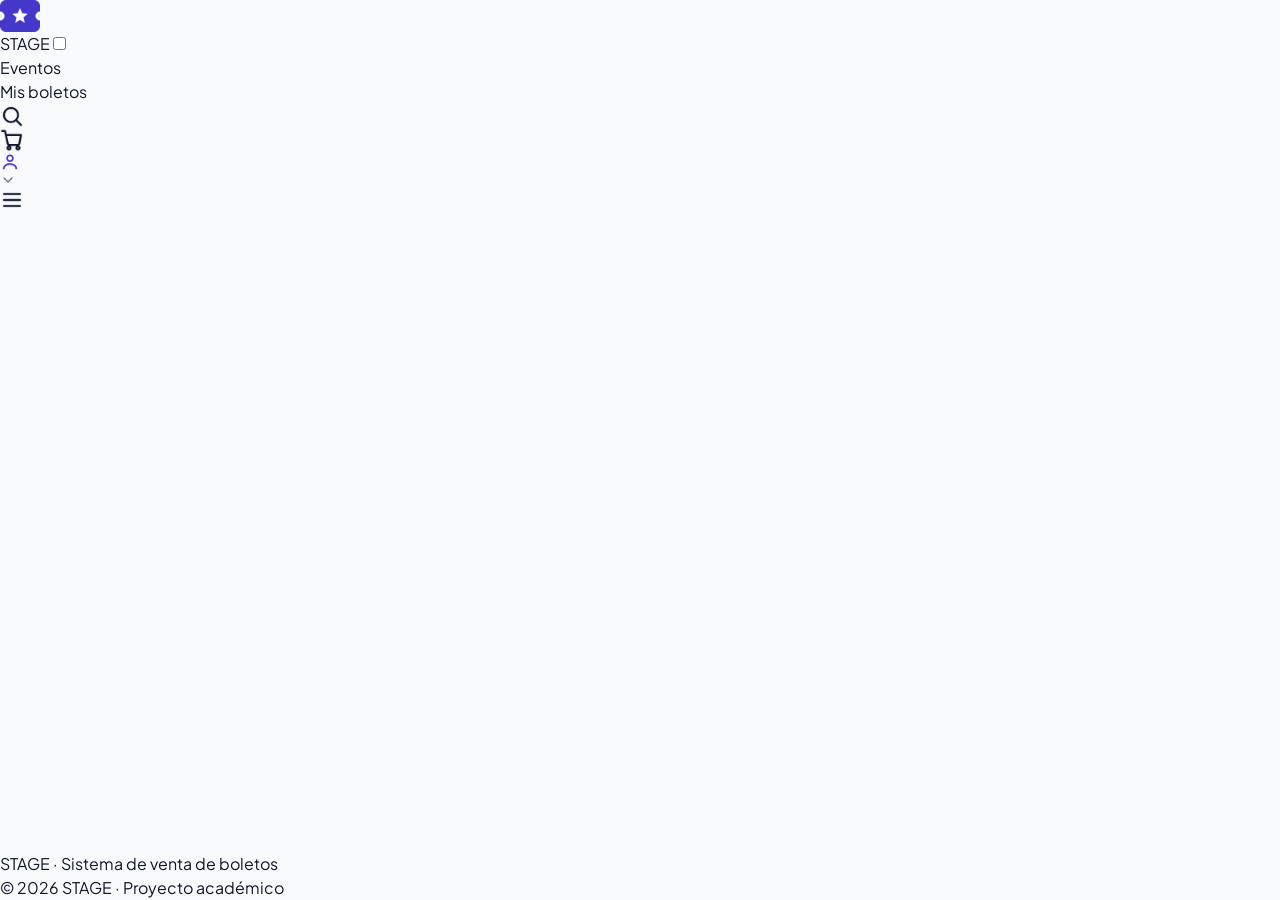
==== index.html @ 8bf7945a "feat(html): crea index.html con header, navegación y footer semánticos" ====
<!DOCTYPE html>
<html lang="es">
<head>
  <meta charset="UTF-8">
  <meta name="viewport" content="width=device-width, initial-scale=1.0">
  <title>Eventos · STAGE</title>
  <meta name="description" content="Descubre y compra boletos para conciertos, teatro y deportes con STAGE.">
  <link rel="icon" type="image/png" href="img/favicon.png">
  <link rel="preconnect" href="https://fonts.googleapis.com">
  <link rel="preconnect" href="https://fonts.gstatic.com" crossorigin>
  <link href="https://fonts.googleapis.com/css2?family=Plus+Jakarta+Sans:wght@400;500;600;700;800&amp;display=swap" rel="stylesheet">
  <link rel="stylesheet" href="css/style.css">
</head>
<body>
  <a class="skip-link" href="#contenido">Saltar al contenido</a>

  <header class="site-header">
    <div class="site-header__inner">
      <a class="logo" href="index.html" aria-label="STAGE, ir al inicio">
        <img class="logo__mark" src="img/logo.png" alt="Logotipo de STAGE" width="40" height="32">
        <span class="logo__name">STAGE</span>
      </a>

      <input class="menu-toggle" type="checkbox" id="menu-toggle" aria-label="Mostrar u ocultar el menú de navegación">
      <nav class="main-nav" aria-label="Navegación principal">
        <ul class="main-nav__list">
          <li><a class="main-nav__link is-current" href="index.html" aria-current="page">Eventos</a></li>
          <li><a class="main-nav__link" href="#">Mis boletos</a></li>
        </ul>
      </nav>

      <div class="header-actions">
        <a class="header-actions__item header-actions__item--desktop" href="index.html#buscar">
          <img src="img/icon-search-dark.png" alt="Buscar eventos" width="24" height="24">
        </a>
        <a class="header-actions__item" href="#">
          <img src="img/icon-cart.png" alt="Carrito de compras" width="24" height="24">
        </a>
        <a class="user-menu" href="#" aria-label="Mi perfil">
          <span class="user-menu__avatar">
            <img src="img/icon-user.png" alt="Perfil de usuario" width="20" height="20">
          </span>
          <img class="user-menu__arrow" src="img/icon-chevron-down.png" alt="" width="16" height="16">
        </a>
        <label class="menu-button" for="menu-toggle">
          <img src="img/icon-menu.png" alt="Menú" width="24" height="24">
        </label>
      </div>
    </div>
  </header>

  <main class="page" id="contenido">
  </main>

  <footer class="site-footer">
    <div class="site-footer__inner">
      <p class="site-footer__brand">STAGE · Sistema de venta de boletos</p>
      <p>© 2026 STAGE · Proyecto académico</p>
    </div>
  </footer>
</body>
</html>
---- css/style.css ----
/* variables */
:root {
  --indigo-50: #eef2ff;
  --indigo-500: #6366f1;
  --indigo-600: #4f46e5;
  --indigo-700: #4338ca;
  --indigo-800: #3730a3;
  --indigo-950: #1e1b4b;
  --rose-600: #e11d48;
  --gray-0: #ffffff;
  --gray-50: #f8fafc;
  --gray-200: #e2e8f0;
  --gray-300: #cbd5e1;
  --gray-500: #64748b;
  --gray-600: #475569;
  --gray-900: #0f172a;
  --green-100: #dcfce7;
  --green-700: #15803d;

  --bg-page: var(--gray-50);
  --bg-surface: var(--gray-0);
  --bg-brand: var(--indigo-700);
  --bg-brand-hover: var(--indigo-800);
  --bg-brand-subtle: var(--indigo-50);
  --bg-inverse: var(--indigo-950);
  --bg-success-subtle: var(--green-100);
  --text-primary: var(--gray-900);
  --text-secondary: var(--gray-600);
  --text-muted: var(--gray-500);
  --text-on-brand: var(--gray-0);
  --text-brand: var(--indigo-700);
  --text-success: var(--green-700);
  --border-default: var(--gray-200);
  --border-strong: var(--gray-300);
  --border-brand: var(--indigo-700);

  --space-1: 0.25rem;
  --space-2: 0.5rem;
  --space-3: 0.75rem;
  --space-4: 1rem;
  --space-6: 1.5rem;
  --space-8: 2rem;
  --space-10: 2.5rem;
  --space-12: 3rem;
  --space-16: 4rem;

  --radius-md: 0.75rem;
  --radius-lg: 1rem;
  --radius-full: 999px;
  --shadow-sm: 0 1px 2px rgb(15 23 42 / 0.06);
  --shadow-md: 0 6px 16px rgb(15 23 42 / 0.1);

  --font-sans: "Plus Jakarta Sans", system-ui, -apple-system, "Segoe UI", Roboto, sans-serif;

  --content-max: 75rem;
  --gutter: 1rem;
  --flow-gap: 1rem;
  --header-height: 4rem;
}

/* reset */
*,
  *::before,
  *::after {
  box-sizing: border-box;
}

* {
  margin: 0;
}

html {
  -webkit-text-size-adjust: 100%;
}

body {
  display: flex;
  flex-direction: column;
  min-height: 100vh;
  font-family: var(--font-sans);
  font-size: 1rem;
  line-height: 1.5;
  color: var(--text-primary);
  background-color: var(--bg-page);
}

img {
  display: block;
  max-width: 100%;
  height: auto;
}

:where(ul[class], ol[class]) {
  padding: 0;
  list-style: none;
}

a {
  color: inherit;
  text-decoration: none;
}

button,
  input {
  font: inherit;
  color: inherit;
}

button {
  cursor: pointer;
}

:focus-visible {
  outline: 2px solid var(--indigo-500);
  outline-offset: 2px;
}

/* utilidades */
.visually-hidden {
  position: absolute;
  width: 1px;
  height: 1px;
  margin: -1px;
  padding: 0;
  overflow: hidden;
  clip: rect(0 0 0 0);
  white-space: nowrap;
  border: 0;
}

.skip-link {
  position: absolute;
  top: var(--space-2);
  left: var(--space-2);
  z-index: 100;
  padding: var(--space-2) var(--space-4);
  color: var(--text-on-brand);
  background-color: var(--bg-brand);
  border-radius: var(--radius-md);
  transform: translateY(-200%);
}

.skip-link:focus {
  transform: translateY(0);
}

/* botones y etiquetas */
.btn {
  display: inline-flex;
  align-items: center;
  justify-content: center;
  gap: var(--space-2);
  min-height: 3rem;
  padding-inline: var(--space-6);
  font-weight: 600;
  border: 2px solid transparent;
  border-radius: var(--radius-md);
  transition: background-color 0.2s, color 0.2s;
}

.btn--primary {
  color: var(--text-on-brand);
  background-color: var(--bg-brand);
}

.btn--primary:hover {
  background-color: var(--bg-brand-hover);
}

.btn--outline {
  color: var(--text-brand);
  background-color: var(--bg-surface);
  border-color: var(--border-brand);
}

.btn--outline:hover {
  background-color: var(--bg-brand-subtle);
}

.badge {
  display: inline-flex;
  align-items: center;
  gap: var(--space-2);
  padding: var(--space-1) var(--space-3);
  font-size: 0.75rem;
  font-weight: 500;
  line-height: 1rem;
  border-radius: var(--radius-full);
}

.badge::before {
  content: "";
  width: 0.5rem;
  height: 0.5rem;
  background-color: currentcolor;
  border-radius: 50%;
}

.badge--success {
  color: var(--text-success);
  background-color: var(--bg-success-subtle);
}

.category {
  font-size: 0.75rem;
  font-weight: 700;
  color: var(--text-brand);
}

.meta {
  display: flex;
  align-items: center;
  gap: var(--space-2);
  font-size: 0.875rem;
  color: var(--text-secondary);
}

.meta img {
  flex: none;
  width: 1rem;
  height: 1rem;
}

.price {
  display: flex;
  flex-direction: column;
}

.price__label {
  font-size: 0.75rem;
  font-weight: 500;
  line-height: 1rem;
  color: var(--text-muted);
}

.price__amount {
  font-size: 1.125rem;
  font-weight: 600;
  line-height: 1.5;
}

/* grid de pagina */
.page {
  display: grid;
  flex: 1;
  grid-template-columns:
    [full-start] minmax(var(--gutter), 1fr)
    [content-start] minmax(0, var(--content-max))
    [content-end] minmax(var(--gutter), 1fr)
    [full-end];
  align-content: start;
}

.page > *,
  .listing > * {
  grid-column: content;
}
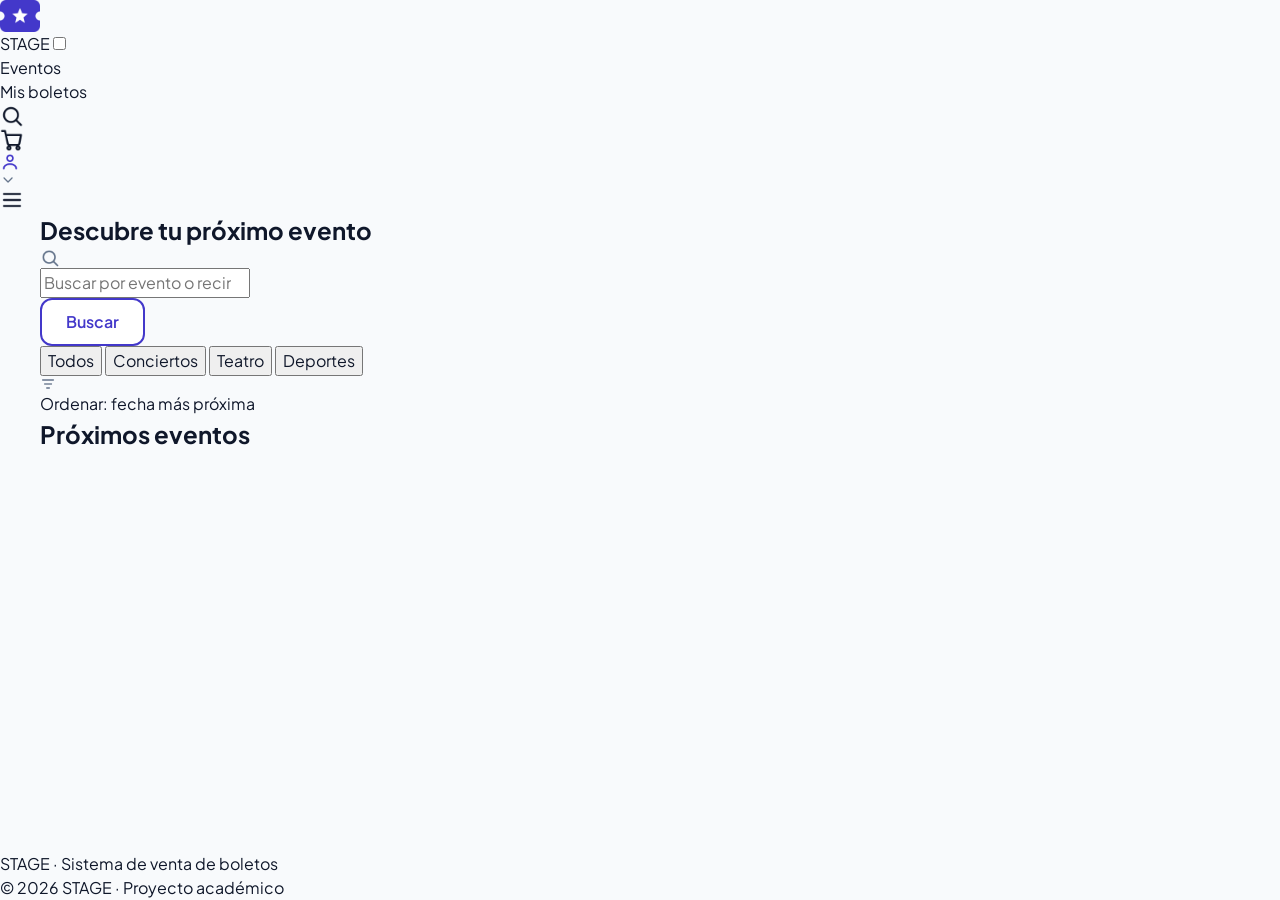
==== commit a38270fc: "feat(html): agrega hero con buscador y filtros por categoría" ====
--- a/index.html
+++ b/index.html
@@ -50,6 +50,36 @@
   </header>
 
   <main class="page" id="contenido">
+    <section class="hero" aria-labelledby="hero-title">
+      <div class="hero__content">
+        <h1 class="hero__title" id="hero-title">Descubre tu próximo evento</h1>
+        <form class="search" id="buscar" role="search" action="#" method="get">
+          <label class="visually-hidden" for="buscar-evento">Buscar por evento o recinto</label>
+          <div class="search__field">
+            <img src="img/icon-search.png" alt="Lupa de búsqueda" width="20" height="20">
+            <input class="search__input" id="buscar-evento" name="q" type="search" placeholder="Buscar por evento o recinto">
+          </div>
+          <button class="btn btn--outline search__submit" type="submit">Buscar</button>
+        </form>
+      </div>
+    </section>
+
+    <section class="listing" aria-labelledby="listado-titulo">
+      <div class="filters">
+        <div class="chips" role="group" aria-label="Filtrar por categoría">
+          <button class="chip is-active" type="button" aria-pressed="true">Todos</button>
+          <button class="chip" type="button" aria-pressed="false">Conciertos</button>
+          <button class="chip" type="button" aria-pressed="false">Teatro</button>
+          <button class="chip" type="button" aria-pressed="false">Deportes</button>
+        </div>
+        <p class="filters__sort">
+          <img src="img/icon-filter.png" alt="Ícono de filtros" width="16" height="16">
+          Ordenar: fecha más próxima
+        </p>
+      </div>
+
+      <h2 class="listing__title" id="listado-titulo">Próximos eventos</h2>
+    </section>
   </main>
 
   <footer class="site-footer">
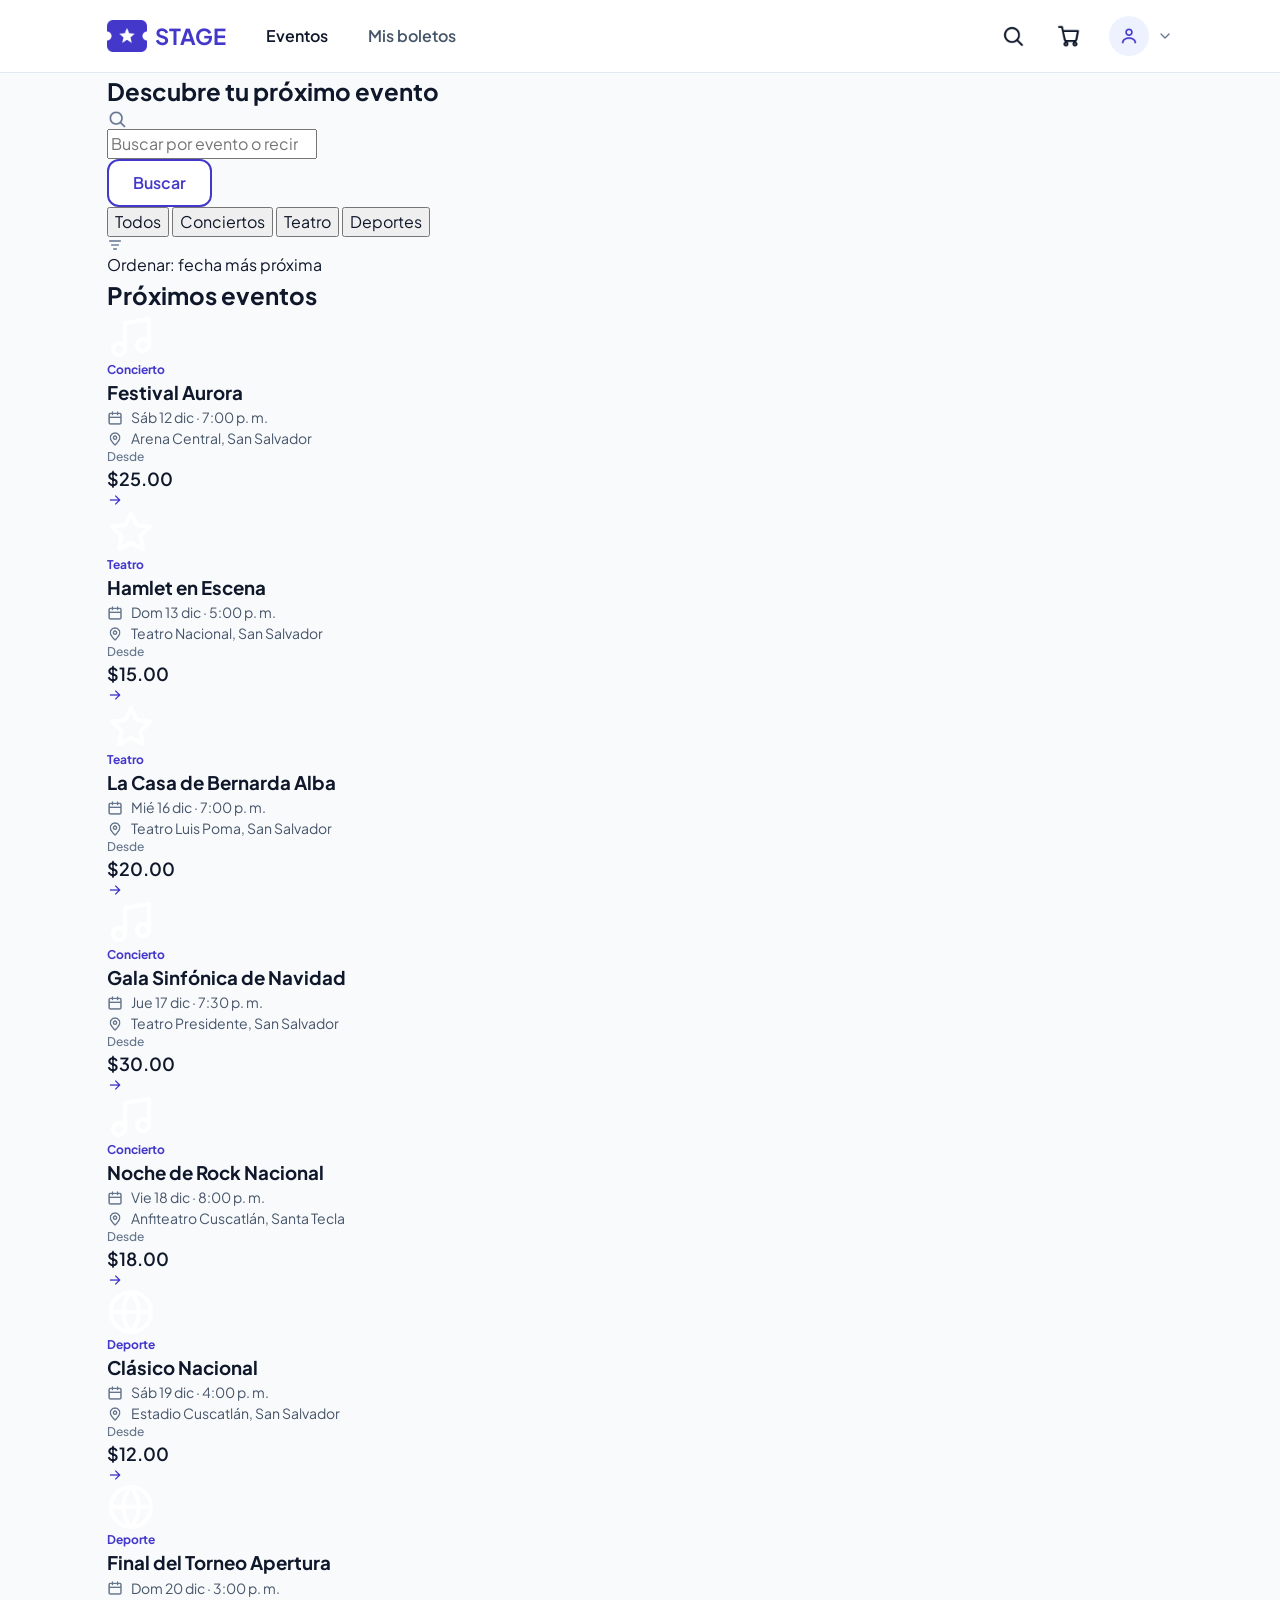
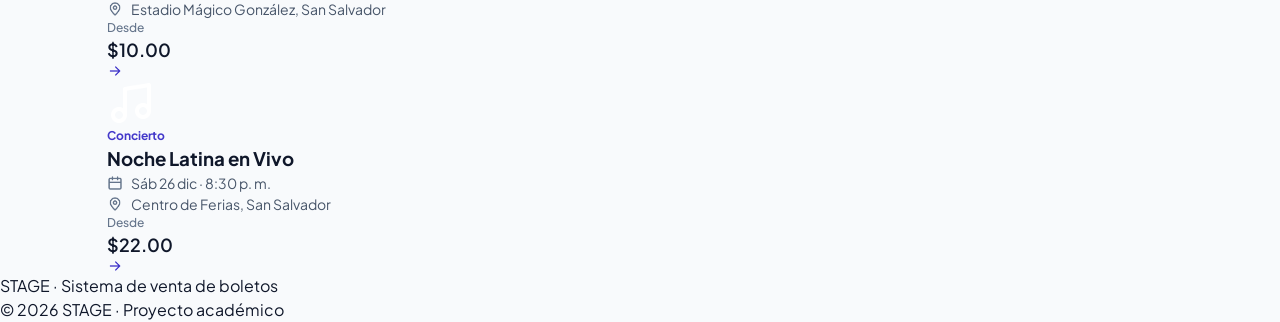
==== commit 4568edc5: "feat(html): agrega listado de ocho eventos con tarjetas semánticas" ====
--- a/index.html
+++ b/index.html
@@ -79,6 +79,233 @@
       </div>
 
       <h2 class="listing__title" id="listado-titulo">Próximos eventos</h2>
+
+      <ul class="event-grid">
+        <li>
+          <article class="event-card">
+            <div class="event-card__cover cover">
+              <img src="img/icon-music.png" alt="Ícono de concierto" width="48" height="48">
+            </div>
+            <div class="event-card__body">
+              <p class="category">Concierto</p>
+              <h3 class="event-card__title"><a class="event-card__link" href="pages/detalle-evento.html">Festival Aurora</a></h3>
+              <p class="meta">
+                <img src="img/icon-calendar.png" alt="Fecha" width="16" height="16">
+                <time datetime="2026-12-12T19:00">Sáb 12 dic · 7:00 p. m.</time>
+              </p>
+              <p class="meta">
+                <img src="img/icon-pin.png" alt="Lugar" width="16" height="16">
+                Arena Central, San Salvador
+              </p>
+              <div class="event-card__footer">
+                <p class="price">
+                  <span class="price__label">Desde</span>
+                  <span class="price__amount">$25.00</span>
+                </p>
+                <span class="event-card__go">
+                  <img src="img/icon-arrow-right.png" alt="Ver detalle del evento" width="16" height="16">
+                </span>
+              </div>
+            </div>
+          </article>
+        </li>
+        <li>
+          <article class="event-card">
+            <div class="event-card__cover cover cover--theater">
+              <img src="img/icon-star.png" alt="Ícono de teatro" width="48" height="48">
+            </div>
+            <div class="event-card__body">
+              <p class="category">Teatro</p>
+              <h3 class="event-card__title"><a class="event-card__link" href="pages/detalle-evento.html">Hamlet en Escena</a></h3>
+              <p class="meta">
+                <img src="img/icon-calendar.png" alt="Fecha" width="16" height="16">
+                <time datetime="2026-12-13T17:00">Dom 13 dic · 5:00 p. m.</time>
+              </p>
+              <p class="meta">
+                <img src="img/icon-pin.png" alt="Lugar" width="16" height="16">
+                Teatro Nacional, San Salvador
+              </p>
+              <div class="event-card__footer">
+                <p class="price">
+                  <span class="price__label">Desde</span>
+                  <span class="price__amount">$15.00</span>
+                </p>
+                <span class="event-card__go">
+                  <img src="img/icon-arrow-right.png" alt="Ver detalle del evento" width="16" height="16">
+                </span>
+              </div>
+            </div>
+          </article>
+        </li>
+        <li>
+          <article class="event-card">
+            <div class="event-card__cover cover cover--theater">
+              <img src="img/icon-star.png" alt="Ícono de teatro" width="48" height="48">
+            </div>
+            <div class="event-card__body">
+              <p class="category">Teatro</p>
+              <h3 class="event-card__title"><a class="event-card__link" href="pages/detalle-evento.html">La Casa de Bernarda Alba</a></h3>
+              <p class="meta">
+                <img src="img/icon-calendar.png" alt="Fecha" width="16" height="16">
+                <time datetime="2026-12-16T19:00">Mié 16 dic · 7:00 p. m.</time>
+              </p>
+              <p class="meta">
+                <img src="img/icon-pin.png" alt="Lugar" width="16" height="16">
+                Teatro Luis Poma, San Salvador
+              </p>
+              <div class="event-card__footer">
+                <p class="price">
+                  <span class="price__label">Desde</span>
+                  <span class="price__amount">$20.00</span>
+                </p>
+                <span class="event-card__go">
+                  <img src="img/icon-arrow-right.png" alt="Ver detalle del evento" width="16" height="16">
+                </span>
+              </div>
+            </div>
+          </article>
+        </li>
+        <li>
+          <article class="event-card">
+            <div class="event-card__cover cover">
+              <img src="img/icon-music.png" alt="Ícono de concierto" width="48" height="48">
+            </div>
+            <div class="event-card__body">
+              <p class="category">Concierto</p>
+              <h3 class="event-card__title"><a class="event-card__link" href="pages/detalle-evento.html">Gala Sinfónica de Navidad</a></h3>
+              <p class="meta">
+                <img src="img/icon-calendar.png" alt="Fecha" width="16" height="16">
+                <time datetime="2026-12-17T19:30">Jue 17 dic · 7:30 p. m.</time>
+              </p>
+              <p class="meta">
+                <img src="img/icon-pin.png" alt="Lugar" width="16" height="16">
+                Teatro Presidente, San Salvador
+              </p>
+              <div class="event-card__footer">
+                <p class="price">
+                  <span class="price__label">Desde</span>
+                  <span class="price__amount">$30.00</span>
+                </p>
+                <span class="event-card__go">
+                  <img src="img/icon-arrow-right.png" alt="Ver detalle del evento" width="16" height="16">
+                </span>
+              </div>
+            </div>
+          </article>
+        </li>
+        <li>
+          <article class="event-card">
+            <div class="event-card__cover cover">
+              <img src="img/icon-music.png" alt="Ícono de concierto" width="48" height="48">
+            </div>
+            <div class="event-card__body">
+              <p class="category">Concierto</p>
+              <h3 class="event-card__title"><a class="event-card__link" href="pages/detalle-evento.html">Noche de Rock Nacional</a></h3>
+              <p class="meta">
+                <img src="img/icon-calendar.png" alt="Fecha" width="16" height="16">
+                <time datetime="2026-12-18T20:00">Vie 18 dic · 8:00 p. m.</time>
+              </p>
+              <p class="meta">
+                <img src="img/icon-pin.png" alt="Lugar" width="16" height="16">
+                Anfiteatro Cuscatlán, Santa Tecla
+              </p>
+              <div class="event-card__footer">
+                <p class="price">
+                  <span class="price__label">Desde</span>
+                  <span class="price__amount">$18.00</span>
+                </p>
+                <span class="event-card__go">
+                  <img src="img/icon-arrow-right.png" alt="Ver detalle del evento" width="16" height="16">
+                </span>
+              </div>
+            </div>
+          </article>
+        </li>
+        <li>
+          <article class="event-card">
+            <div class="event-card__cover cover cover--sport">
+              <img src="img/icon-ball.png" alt="Ícono de deporte" width="48" height="48">
+            </div>
+            <div class="event-card__body">
+              <p class="category">Deporte</p>
+              <h3 class="event-card__title"><a class="event-card__link" href="pages/detalle-evento.html">Clásico Nacional</a></h3>
+              <p class="meta">
+                <img src="img/icon-calendar.png" alt="Fecha" width="16" height="16">
+                <time datetime="2026-12-19T16:00">Sáb 19 dic · 4:00 p. m.</time>
+              </p>
+              <p class="meta">
+                <img src="img/icon-pin.png" alt="Lugar" width="16" height="16">
+                Estadio Cuscatlán, San Salvador
+              </p>
+              <div class="event-card__footer">
+                <p class="price">
+                  <span class="price__label">Desde</span>
+                  <span class="price__amount">$12.00</span>
+                </p>
+                <span class="event-card__go">
+                  <img src="img/icon-arrow-right.png" alt="Ver detalle del evento" width="16" height="16">
+                </span>
+              </div>
+            </div>
+          </article>
+        </li>
+        <li>
+          <article class="event-card">
+            <div class="event-card__cover cover cover--sport">
+              <img src="img/icon-ball.png" alt="Ícono de deporte" width="48" height="48">
+            </div>
+            <div class="event-card__body">
+              <p class="category">Deporte</p>
+              <h3 class="event-card__title"><a class="event-card__link" href="pages/detalle-evento.html">Final del Torneo Apertura</a></h3>
+              <p class="meta">
+                <img src="img/icon-calendar.png" alt="Fecha" width="16" height="16">
+                <time datetime="2026-12-20T15:00">Dom 20 dic · 3:00 p. m.</time>
+              </p>
+              <p class="meta">
+                <img src="img/icon-pin.png" alt="Lugar" width="16" height="16">
+                Estadio Mágico González, San Salvador
+              </p>
+              <div class="event-card__footer">
+                <p class="price">
+                  <span class="price__label">Desde</span>
+                  <span class="price__amount">$10.00</span>
+                </p>
+                <span class="event-card__go">
+                  <img src="img/icon-arrow-right.png" alt="Ver detalle del evento" width="16" height="16">
+                </span>
+              </div>
+            </div>
+          </article>
+        </li>
+        <li>
+          <article class="event-card">
+            <div class="event-card__cover cover">
+              <img src="img/icon-music.png" alt="Ícono de concierto" width="48" height="48">
+            </div>
+            <div class="event-card__body">
+              <p class="category">Concierto</p>
+              <h3 class="event-card__title"><a class="event-card__link" href="pages/detalle-evento.html">Noche Latina en Vivo</a></h3>
+              <p class="meta">
+                <img src="img/icon-calendar.png" alt="Fecha" width="16" height="16">
+                <time datetime="2026-12-26T20:30">Sáb 26 dic · 8:30 p. m.</time>
+              </p>
+              <p class="meta">
+                <img src="img/icon-pin.png" alt="Lugar" width="16" height="16">
+                Centro de Ferias, San Salvador
+              </p>
+              <div class="event-card__footer">
+                <p class="price">
+                  <span class="price__label">Desde</span>
+                  <span class="price__amount">$22.00</span>
+                </p>
+                <span class="event-card__go">
+                  <img src="img/icon-arrow-right.png" alt="Ver detalle del evento" width="16" height="16">
+                </span>
+              </div>
+            </div>
+          </article>
+        </li>
+      </ul>
     </section>
   </main>
 
--- a/css/style.css
+++ b/css/style.css
@@ -256,3 +256,187 @@
   grid-column: content;
 }
 
+/* header y menu */
+.site-header {
+  position: sticky;
+  top: 0;
+  z-index: 20;
+  background-color: var(--bg-surface);
+  border-bottom: 1px solid var(--border-default);
+}
+
+.site-header__inner {
+  display: flex;
+  align-items: center;
+  justify-content: space-between;
+  gap: var(--space-10);
+  width: min(100% - 2 * var(--gutter), var(--content-max));
+  min-height: var(--header-height);
+  margin-inline: auto;
+}
+
+.logo {
+  display: flex;
+  align-items: center;
+  gap: var(--space-2);
+}
+
+.logo__mark {
+  width: 2.5rem;
+  height: 2rem;
+}
+
+.logo__name {
+  font-size: 1.375rem;
+  font-weight: 700;
+  color: var(--text-brand);
+}
+
+/* menu hamburgesa sin js */
+.menu-toggle {
+  position: absolute;
+  opacity: 0;
+  pointer-events: none;
+}
+
+.main-nav {
+  display: none;
+  position: absolute;
+  top: 100%;
+  right: 0;
+  left: 0;
+  background-color: var(--bg-surface);
+  border-bottom: 1px solid var(--border-default);
+  box-shadow: var(--shadow-md);
+}
+
+.menu-toggle:checked ~ .main-nav {
+  display: block;
+}
+
+.main-nav__list {
+  display: flex;
+  flex-direction: column;
+}
+
+.main-nav__link {
+  display: block;
+  padding: var(--space-4) var(--gutter);
+  font-weight: 600;
+  color: var(--text-secondary);
+}
+
+.main-nav__link:hover,
+  .main-nav__link.is-current {
+  color: var(--text-primary);
+}
+
+.header-actions {
+  display: flex;
+  align-items: center;
+  gap: var(--space-4);
+}
+
+.header-actions__item {
+  display: flex;
+  padding: var(--space-1);
+}
+
+.header-actions__item img,
+  .menu-button img {
+  width: 1.5rem;
+  height: 1.5rem;
+}
+
+.menu-button {
+  display: flex;
+  padding: var(--space-1);
+  border-radius: var(--radius-md);
+  cursor: pointer;
+}
+
+.menu-toggle:focus-visible ~ .header-actions .menu-button {
+  outline: 2px solid var(--indigo-500);
+  outline-offset: 2px;
+}
+
+.header-actions__item--desktop,
+  .user-menu {
+  display: none;
+}
+
+.user-menu {
+  align-items: center;
+  gap: var(--space-2);
+}
+
+.user-menu__avatar {
+  display: grid;
+  place-items: center;
+  width: 2.5rem;
+  height: 2.5rem;
+  background-color: var(--bg-brand-subtle);
+  border-radius: 50%;
+}
+
+.user-menu__avatar img {
+  width: 1.25rem;
+  height: 1.25rem;
+}
+
+.user-menu__arrow {
+  width: 1rem;
+  height: 1rem;
+}
+
+/* desktop */
+@media (min-width: 1024px) {
+  :root {
+    --gutter: clamp(1.5rem, 8.33vw, 7.5rem);
+    --header-height: 4.5rem;
+  }
+
+  /* header en linea */
+  .site-header__inner {
+    justify-content: flex-start;
+  }
+
+  .main-nav {
+    display: block;
+    position: static;
+    margin-right: auto;
+    background: none;
+    border: 0;
+    box-shadow: none;
+  }
+
+  .main-nav__list {
+    flex-direction: row;
+    gap: var(--space-10);
+  }
+
+  .main-nav__link {
+    padding: 0;
+  }
+
+  .header-actions {
+    gap: var(--space-6);
+  }
+
+  .header-actions__item--desktop {
+    display: flex;
+  }
+
+  .user-menu {
+    display: flex;
+  }
+
+  .menu-button {
+    display: none;
+  }
+
+  .main-nav__item--mobile {
+    display: none;
+  }
+}
+
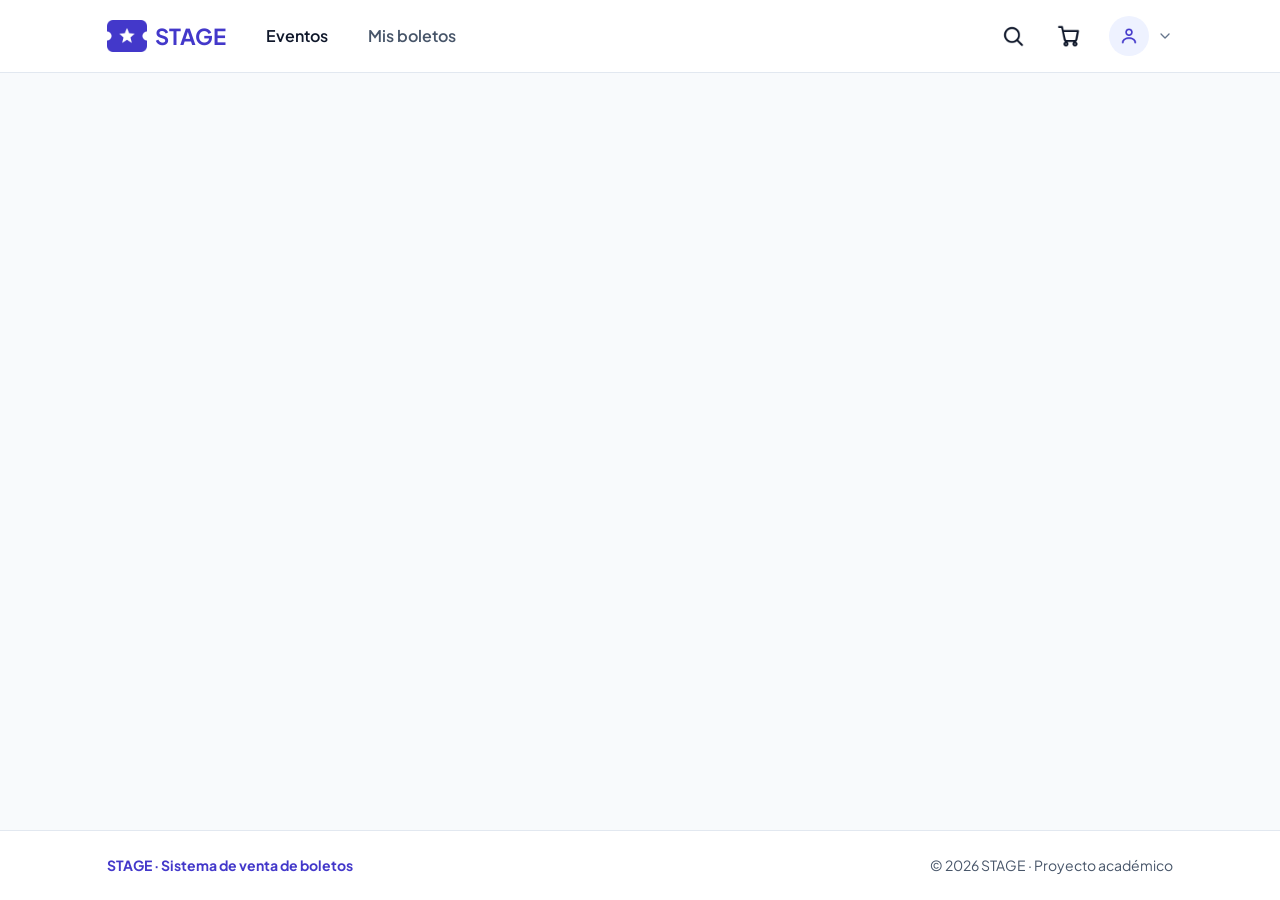
==== commit 89eb9d6c: "merge: integra feat/header-footer en develop" ====
--- a/index.html
+++ b/index.html
@@ -50,263 +50,6 @@
   </header>
 
   <main class="page" id="contenido">
-    <section class="hero" aria-labelledby="hero-title">
-      <div class="hero__content">
-        <h1 class="hero__title" id="hero-title">Descubre tu próximo evento</h1>
-        <form class="search" id="buscar" role="search" action="#" method="get">
-          <label class="visually-hidden" for="buscar-evento">Buscar por evento o recinto</label>
-          <div class="search__field">
-            <img src="img/icon-search.png" alt="Lupa de búsqueda" width="20" height="20">
-            <input class="search__input" id="buscar-evento" name="q" type="search" placeholder="Buscar por evento o recinto">
-          </div>
-          <button class="btn btn--outline search__submit" type="submit">Buscar</button>
-        </form>
-      </div>
-    </section>
-
-    <section class="listing" aria-labelledby="listado-titulo">
-      <div class="filters">
-        <div class="chips" role="group" aria-label="Filtrar por categoría">
-          <button class="chip is-active" type="button" aria-pressed="true">Todos</button>
-          <button class="chip" type="button" aria-pressed="false">Conciertos</button>
-          <button class="chip" type="button" aria-pressed="false">Teatro</button>
-          <button class="chip" type="button" aria-pressed="false">Deportes</button>
-        </div>
-        <p class="filters__sort">
-          <img src="img/icon-filter.png" alt="Ícono de filtros" width="16" height="16">
-          Ordenar: fecha más próxima
-        </p>
-      </div>
-
-      <h2 class="listing__title" id="listado-titulo">Próximos eventos</h2>
-
-      <ul class="event-grid">
-        <li>
-          <article class="event-card">
-            <div class="event-card__cover cover">
-              <img src="img/icon-music.png" alt="Ícono de concierto" width="48" height="48">
-            </div>
-            <div class="event-card__body">
-              <p class="category">Concierto</p>
-              <h3 class="event-card__title"><a class="event-card__link" href="pages/detalle-evento.html">Festival Aurora</a></h3>
-              <p class="meta">
-                <img src="img/icon-calendar.png" alt="Fecha" width="16" height="16">
-                <time datetime="2026-12-12T19:00">Sáb 12 dic · 7:00 p. m.</time>
-              </p>
-              <p class="meta">
-                <img src="img/icon-pin.png" alt="Lugar" width="16" height="16">
-                Arena Central, San Salvador
-              </p>
-              <div class="event-card__footer">
-                <p class="price">
-                  <span class="price__label">Desde</span>
-                  <span class="price__amount">$25.00</span>
-                </p>
-                <span class="event-card__go">
-                  <img src="img/icon-arrow-right.png" alt="Ver detalle del evento" width="16" height="16">
-                </span>
-              </div>
-            </div>
-          </article>
-        </li>
-        <li>
-          <article class="event-card">
-            <div class="event-card__cover cover cover--theater">
-              <img src="img/icon-star.png" alt="Ícono de teatro" width="48" height="48">
-            </div>
-            <div class="event-card__body">
-              <p class="category">Teatro</p>
-              <h3 class="event-card__title"><a class="event-card__link" href="pages/detalle-evento.html">Hamlet en Escena</a></h3>
-              <p class="meta">
-                <img src="img/icon-calendar.png" alt="Fecha" width="16" height="16">
-                <time datetime="2026-12-13T17:00">Dom 13 dic · 5:00 p. m.</time>
-              </p>
-              <p class="meta">
-                <img src="img/icon-pin.png" alt="Lugar" width="16" height="16">
-                Teatro Nacional, San Salvador
-              </p>
-              <div class="event-card__footer">
-                <p class="price">
-                  <span class="price__label">Desde</span>
-                  <span class="price__amount">$15.00</span>
-                </p>
-                <span class="event-card__go">
-                  <img src="img/icon-arrow-right.png" alt="Ver detalle del evento" width="16" height="16">
-                </span>
-              </div>
-            </div>
-          </article>
-        </li>
-        <li>
-          <article class="event-card">
-            <div class="event-card__cover cover cover--theater">
-              <img src="img/icon-star.png" alt="Ícono de teatro" width="48" height="48">
-            </div>
-            <div class="event-card__body">
-              <p class="category">Teatro</p>
-              <h3 class="event-card__title"><a class="event-card__link" href="pages/detalle-evento.html">La Casa de Bernarda Alba</a></h3>
-              <p class="meta">
-                <img src="img/icon-calendar.png" alt="Fecha" width="16" height="16">
-                <time datetime="2026-12-16T19:00">Mié 16 dic · 7:00 p. m.</time>
-              </p>
-              <p class="meta">
-                <img src="img/icon-pin.png" alt="Lugar" width="16" height="16">
-                Teatro Luis Poma, San Salvador
-              </p>
-              <div class="event-card__footer">
-                <p class="price">
-                  <span class="price__label">Desde</span>
-                  <span class="price__amount">$20.00</span>
-                </p>
-                <span class="event-card__go">
-                  <img src="img/icon-arrow-right.png" alt="Ver detalle del evento" width="16" height="16">
-                </span>
-              </div>
-            </div>
-          </article>
-        </li>
-        <li>
-          <article class="event-card">
-            <div class="event-card__cover cover">
-              <img src="img/icon-music.png" alt="Ícono de concierto" width="48" height="48">
-            </div>
-            <div class="event-card__body">
-              <p class="category">Concierto</p>
-              <h3 class="event-card__title"><a class="event-card__link" href="pages/detalle-evento.html">Gala Sinfónica de Navidad</a></h3>
-              <p class="meta">
-                <img src="img/icon-calendar.png" alt="Fecha" width="16" height="16">
-                <time datetime="2026-12-17T19:30">Jue 17 dic · 7:30 p. m.</time>
-              </p>
-              <p class="meta">
-                <img src="img/icon-pin.png" alt="Lugar" width="16" height="16">
-                Teatro Presidente, San Salvador
-              </p>
-              <div class="event-card__footer">
-                <p class="price">
-                  <span class="price__label">Desde</span>
-                  <span class="price__amount">$30.00</span>
-                </p>
-                <span class="event-card__go">
-                  <img src="img/icon-arrow-right.png" alt="Ver detalle del evento" width="16" height="16">
-                </span>
-              </div>
-            </div>
-          </article>
-        </li>
-        <li>
-          <article class="event-card">
-            <div class="event-card__cover cover">
-              <img src="img/icon-music.png" alt="Ícono de concierto" width="48" height="48">
-            </div>
-            <div class="event-card__body">
-              <p class="category">Concierto</p>
-              <h3 class="event-card__title"><a class="event-card__link" href="pages/detalle-evento.html">Noche de Rock Nacional</a></h3>
-              <p class="meta">
-                <img src="img/icon-calendar.png" alt="Fecha" width="16" height="16">
-                <time datetime="2026-12-18T20:00">Vie 18 dic · 8:00 p. m.</time>
-              </p>
-              <p class="meta">
-                <img src="img/icon-pin.png" alt="Lugar" width="16" height="16">
-                Anfiteatro Cuscatlán, Santa Tecla
-              </p>
-              <div class="event-card__footer">
-                <p class="price">
-                  <span class="price__label">Desde</span>
-                  <span class="price__amount">$18.00</span>
-                </p>
-                <span class="event-card__go">
-                  <img src="img/icon-arrow-right.png" alt="Ver detalle del evento" width="16" height="16">
-                </span>
-              </div>
-            </div>
-          </article>
-        </li>
-        <li>
-          <article class="event-card">
-            <div class="event-card__cover cover cover--sport">
-              <img src="img/icon-ball.png" alt="Ícono de deporte" width="48" height="48">
-            </div>
-            <div class="event-card__body">
-              <p class="category">Deporte</p>
-              <h3 class="event-card__title"><a class="event-card__link" href="pages/detalle-evento.html">Clásico Nacional</a></h3>
-              <p class="meta">
-                <img src="img/icon-calendar.png" alt="Fecha" width="16" height="16">
-                <time datetime="2026-12-19T16:00">Sáb 19 dic · 4:00 p. m.</time>
-              </p>
-              <p class="meta">
-                <img src="img/icon-pin.png" alt="Lugar" width="16" height="16">
-                Estadio Cuscatlán, San Salvador
-              </p>
-              <div class="event-card__footer">
-                <p class="price">
-                  <span class="price__label">Desde</span>
-                  <span class="price__amount">$12.00</span>
-                </p>
-                <span class="event-card__go">
-                  <img src="img/icon-arrow-right.png" alt="Ver detalle del evento" width="16" height="16">
-                </span>
-              </div>
-            </div>
-          </article>
-        </li>
-        <li>
-          <article class="event-card">
-            <div class="event-card__cover cover cover--sport">
-              <img src="img/icon-ball.png" alt="Ícono de deporte" width="48" height="48">
-            </div>
-            <div class="event-card__body">
-              <p class="category">Deporte</p>
-              <h3 class="event-card__title"><a class="event-card__link" href="pages/detalle-evento.html">Final del Torneo Apertura</a></h3>
-              <p class="meta">
-                <img src="img/icon-calendar.png" alt="Fecha" width="16" height="16">
-                <time datetime="2026-12-20T15:00">Dom 20 dic · 3:00 p. m.</time>
-              </p>
-              <p class="meta">
-                <img src="img/icon-pin.png" alt="Lugar" width="16" height="16">
-                Estadio Mágico González, San Salvador
-              </p>
-              <div class="event-card__footer">
-                <p class="price">
-                  <span class="price__label">Desde</span>
-                  <span class="price__amount">$10.00</span>
-                </p>
-                <span class="event-card__go">
-                  <img src="img/icon-arrow-right.png" alt="Ver detalle del evento" width="16" height="16">
-                </span>
-              </div>
-            </div>
-          </article>
-        </li>
-        <li>
-          <article class="event-card">
-            <div class="event-card__cover cover">
-              <img src="img/icon-music.png" alt="Ícono de concierto" width="48" height="48">
-            </div>
-            <div class="event-card__body">
-              <p class="category">Concierto</p>
-              <h3 class="event-card__title"><a class="event-card__link" href="pages/detalle-evento.html">Noche Latina en Vivo</a></h3>
-              <p class="meta">
-                <img src="img/icon-calendar.png" alt="Fecha" width="16" height="16">
-                <time datetime="2026-12-26T20:30">Sáb 26 dic · 8:30 p. m.</time>
-              </p>
-              <p class="meta">
-                <img src="img/icon-pin.png" alt="Lugar" width="16" height="16">
-                Centro de Ferias, San Salvador
-              </p>
-              <div class="event-card__footer">
-                <p class="price">
-                  <span class="price__label">Desde</span>
-                  <span class="price__amount">$22.00</span>
-                </p>
-                <span class="event-card__go">
-                  <img src="img/icon-arrow-right.png" alt="Ver detalle del evento" width="16" height="16">
-                </span>
-              </div>
-            </div>
-          </article>
-        </li>
-      </ul>
-    </section>
   </main>
 
   <footer class="site-footer">
--- a/css/style.css
+++ b/css/style.css
@@ -389,6 +389,29 @@
   height: 1rem;
 }
 
+/* footer */
+.site-footer {
+  margin-top: auto;
+  color: var(--text-secondary);
+  background-color: var(--bg-surface);
+  border-top: 1px solid var(--border-default);
+}
+
+.site-footer__inner {
+  display: flex;
+  flex-direction: column;
+  gap: var(--space-4);
+  width: min(100% - 2 * var(--gutter), var(--content-max));
+  padding-block: var(--space-6);
+  margin-inline: auto;
+  font-size: 0.875rem;
+}
+
+.site-footer__brand {
+  font-weight: 700;
+  color: var(--text-brand);
+}
+
 /* desktop */
 @media (min-width: 1024px) {
   :root {
@@ -438,5 +461,12 @@
   .main-nav__item--mobile {
     display: none;
   }
-}
-
+
+  /* footer en fila */
+  .site-footer__inner {
+    flex-direction: row;
+    align-items: center;
+    justify-content: space-between;
+  }
+}
+
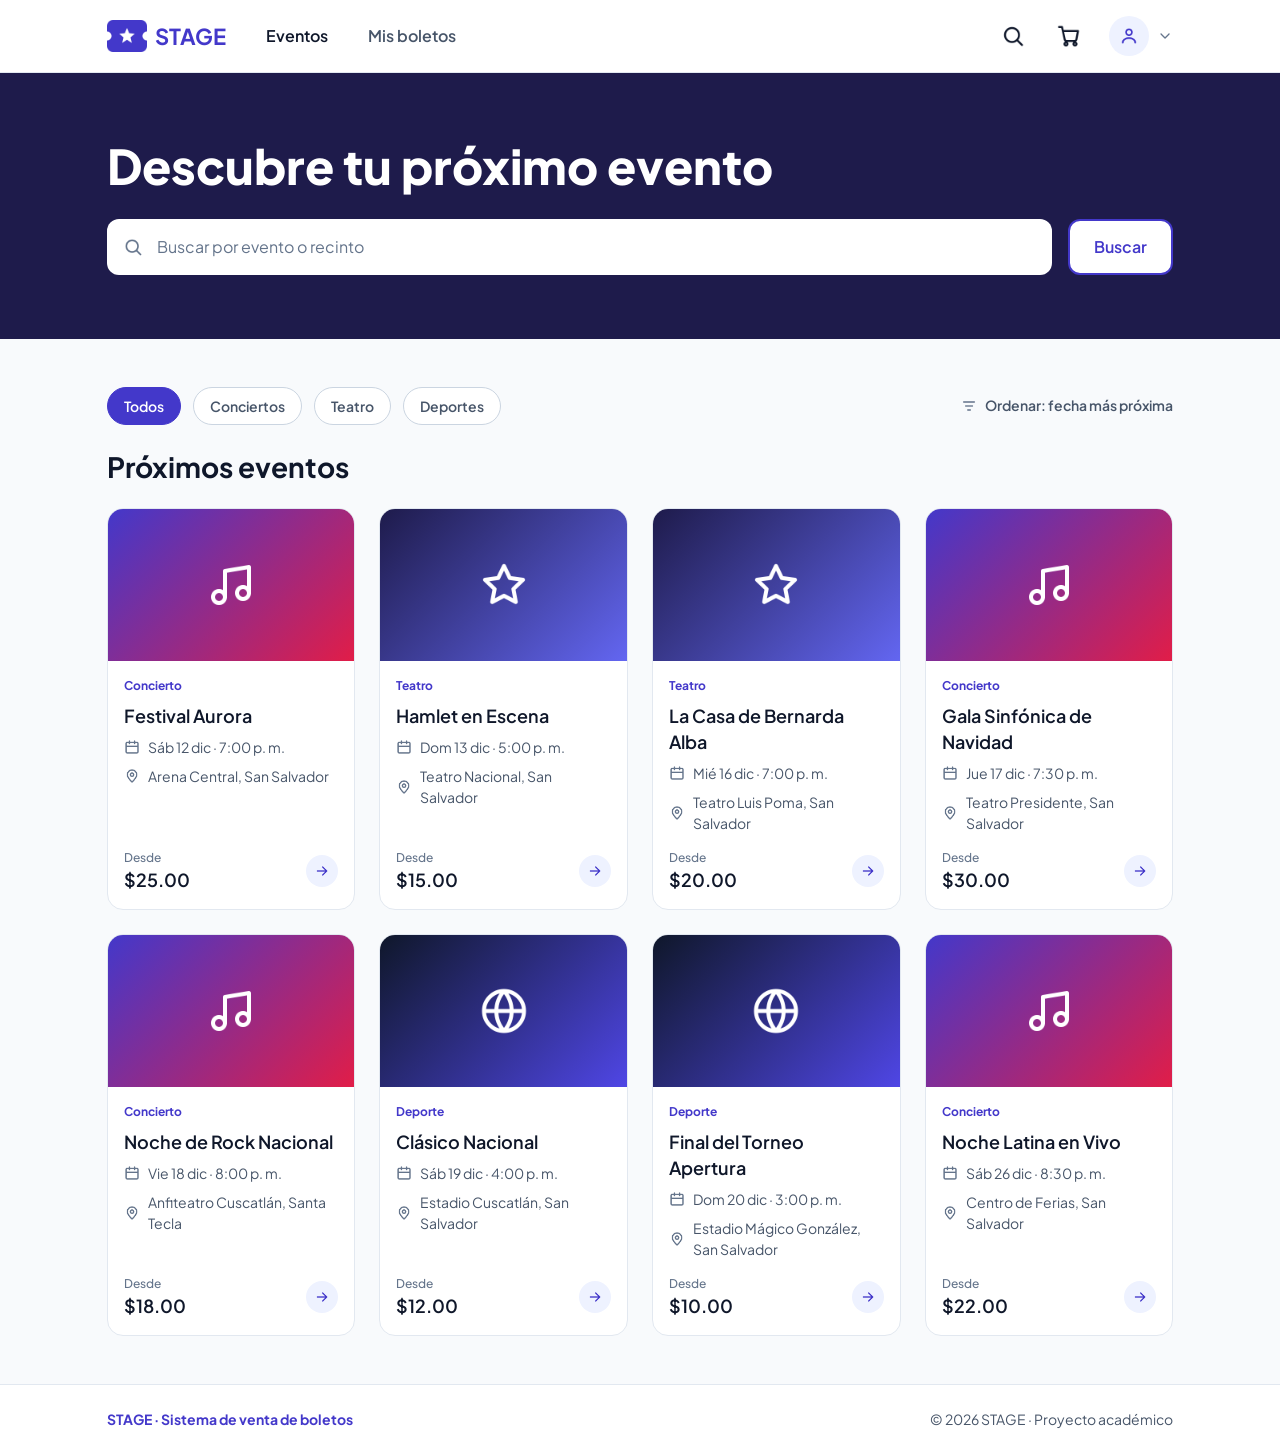
==== commit a70a9c32: "merge: integra feat/listado-eventos en develop" ====
--- a/index.html
+++ b/index.html
@@ -50,6 +50,263 @@
   </header>
 
   <main class="page" id="contenido">
+    <section class="hero" aria-labelledby="hero-title">
+      <div class="hero__content">
+        <h1 class="hero__title" id="hero-title">Descubre tu próximo evento</h1>
+        <form class="search" id="buscar" role="search" action="#" method="get">
+          <label class="visually-hidden" for="buscar-evento">Buscar por evento o recinto</label>
+          <div class="search__field">
+            <img src="img/icon-search.png" alt="Lupa de búsqueda" width="20" height="20">
+            <input class="search__input" id="buscar-evento" name="q" type="search" placeholder="Buscar por evento o recinto">
+          </div>
+          <button class="btn btn--outline search__submit" type="submit">Buscar</button>
+        </form>
+      </div>
+    </section>
+
+    <section class="listing" aria-labelledby="listado-titulo">
+      <div class="filters">
+        <div class="chips" role="group" aria-label="Filtrar por categoría">
+          <button class="chip is-active" type="button" aria-pressed="true">Todos</button>
+          <button class="chip" type="button" aria-pressed="false">Conciertos</button>
+          <button class="chip" type="button" aria-pressed="false">Teatro</button>
+          <button class="chip" type="button" aria-pressed="false">Deportes</button>
+        </div>
+        <p class="filters__sort">
+          <img src="img/icon-filter.png" alt="Ícono de filtros" width="16" height="16">
+          Ordenar: fecha más próxima
+        </p>
+      </div>
+
+      <h2 class="listing__title" id="listado-titulo">Próximos eventos</h2>
+
+      <ul class="event-grid">
+        <li>
+          <article class="event-card">
+            <div class="event-card__cover cover">
+              <img src="img/icon-music.png" alt="Ícono de concierto" width="48" height="48">
+            </div>
+            <div class="event-card__body">
+              <p class="category">Concierto</p>
+              <h3 class="event-card__title"><a class="event-card__link" href="pages/detalle-evento.html">Festival Aurora</a></h3>
+              <p class="meta">
+                <img src="img/icon-calendar.png" alt="Fecha" width="16" height="16">
+                <time datetime="2026-12-12T19:00">Sáb 12 dic · 7:00 p. m.</time>
+              </p>
+              <p class="meta">
+                <img src="img/icon-pin.png" alt="Lugar" width="16" height="16">
+                Arena Central, San Salvador
+              </p>
+              <div class="event-card__footer">
+                <p class="price">
+                  <span class="price__label">Desde</span>
+                  <span class="price__amount">$25.00</span>
+                </p>
+                <span class="event-card__go">
+                  <img src="img/icon-arrow-right.png" alt="Ver detalle del evento" width="16" height="16">
+                </span>
+              </div>
+            </div>
+          </article>
+        </li>
+        <li>
+          <article class="event-card">
+            <div class="event-card__cover cover cover--theater">
+              <img src="img/icon-star.png" alt="Ícono de teatro" width="48" height="48">
+            </div>
+            <div class="event-card__body">
+              <p class="category">Teatro</p>
+              <h3 class="event-card__title"><a class="event-card__link" href="pages/detalle-evento.html">Hamlet en Escena</a></h3>
+              <p class="meta">
+                <img src="img/icon-calendar.png" alt="Fecha" width="16" height="16">
+                <time datetime="2026-12-13T17:00">Dom 13 dic · 5:00 p. m.</time>
+              </p>
+              <p class="meta">
+                <img src="img/icon-pin.png" alt="Lugar" width="16" height="16">
+                Teatro Nacional, San Salvador
+              </p>
+              <div class="event-card__footer">
+                <p class="price">
+                  <span class="price__label">Desde</span>
+                  <span class="price__amount">$15.00</span>
+                </p>
+                <span class="event-card__go">
+                  <img src="img/icon-arrow-right.png" alt="Ver detalle del evento" width="16" height="16">
+                </span>
+              </div>
+            </div>
+          </article>
+        </li>
+        <li>
+          <article class="event-card">
+            <div class="event-card__cover cover cover--theater">
+              <img src="img/icon-star.png" alt="Ícono de teatro" width="48" height="48">
+            </div>
+            <div class="event-card__body">
+              <p class="category">Teatro</p>
+              <h3 class="event-card__title"><a class="event-card__link" href="pages/detalle-evento.html">La Casa de Bernarda Alba</a></h3>
+              <p class="meta">
+                <img src="img/icon-calendar.png" alt="Fecha" width="16" height="16">
+                <time datetime="2026-12-16T19:00">Mié 16 dic · 7:00 p. m.</time>
+              </p>
+              <p class="meta">
+                <img src="img/icon-pin.png" alt="Lugar" width="16" height="16">
+                Teatro Luis Poma, San Salvador
+              </p>
+              <div class="event-card__footer">
+                <p class="price">
+                  <span class="price__label">Desde</span>
+                  <span class="price__amount">$20.00</span>
+                </p>
+                <span class="event-card__go">
+                  <img src="img/icon-arrow-right.png" alt="Ver detalle del evento" width="16" height="16">
+                </span>
+              </div>
+            </div>
+          </article>
+        </li>
+        <li>
+          <article class="event-card">
+            <div class="event-card__cover cover">
+              <img src="img/icon-music.png" alt="Ícono de concierto" width="48" height="48">
+            </div>
+            <div class="event-card__body">
+              <p class="category">Concierto</p>
+              <h3 class="event-card__title"><a class="event-card__link" href="pages/detalle-evento.html">Gala Sinfónica de Navidad</a></h3>
+              <p class="meta">
+                <img src="img/icon-calendar.png" alt="Fecha" width="16" height="16">
+                <time datetime="2026-12-17T19:30">Jue 17 dic · 7:30 p. m.</time>
+              </p>
+              <p class="meta">
+                <img src="img/icon-pin.png" alt="Lugar" width="16" height="16">
+                Teatro Presidente, San Salvador
+              </p>
+              <div class="event-card__footer">
+                <p class="price">
+                  <span class="price__label">Desde</span>
+                  <span class="price__amount">$30.00</span>
+                </p>
+                <span class="event-card__go">
+                  <img src="img/icon-arrow-right.png" alt="Ver detalle del evento" width="16" height="16">
+                </span>
+              </div>
+            </div>
+          </article>
+        </li>
+        <li>
+          <article class="event-card">
+            <div class="event-card__cover cover">
+              <img src="img/icon-music.png" alt="Ícono de concierto" width="48" height="48">
+            </div>
+            <div class="event-card__body">
+              <p class="category">Concierto</p>
+              <h3 class="event-card__title"><a class="event-card__link" href="pages/detalle-evento.html">Noche de Rock Nacional</a></h3>
+              <p class="meta">
+                <img src="img/icon-calendar.png" alt="Fecha" width="16" height="16">
+                <time datetime="2026-12-18T20:00">Vie 18 dic · 8:00 p. m.</time>
+              </p>
+              <p class="meta">
+                <img src="img/icon-pin.png" alt="Lugar" width="16" height="16">
+                Anfiteatro Cuscatlán, Santa Tecla
+              </p>
+              <div class="event-card__footer">
+                <p class="price">
+                  <span class="price__label">Desde</span>
+                  <span class="price__amount">$18.00</span>
+                </p>
+                <span class="event-card__go">
+                  <img src="img/icon-arrow-right.png" alt="Ver detalle del evento" width="16" height="16">
+                </span>
+              </div>
+            </div>
+          </article>
+        </li>
+        <li>
+          <article class="event-card">
+            <div class="event-card__cover cover cover--sport">
+              <img src="img/icon-ball.png" alt="Ícono de deporte" width="48" height="48">
+            </div>
+            <div class="event-card__body">
+              <p class="category">Deporte</p>
+              <h3 class="event-card__title"><a class="event-card__link" href="pages/detalle-evento.html">Clásico Nacional</a></h3>
+              <p class="meta">
+                <img src="img/icon-calendar.png" alt="Fecha" width="16" height="16">
+                <time datetime="2026-12-19T16:00">Sáb 19 dic · 4:00 p. m.</time>
+              </p>
+              <p class="meta">
+                <img src="img/icon-pin.png" alt="Lugar" width="16" height="16">
+                Estadio Cuscatlán, San Salvador
+              </p>
+              <div class="event-card__footer">
+                <p class="price">
+                  <span class="price__label">Desde</span>
+                  <span class="price__amount">$12.00</span>
+                </p>
+                <span class="event-card__go">
+                  <img src="img/icon-arrow-right.png" alt="Ver detalle del evento" width="16" height="16">
+                </span>
+              </div>
+            </div>
+          </article>
+        </li>
+        <li>
+          <article class="event-card">
+            <div class="event-card__cover cover cover--sport">
+              <img src="img/icon-ball.png" alt="Ícono de deporte" width="48" height="48">
+            </div>
+            <div class="event-card__body">
+              <p class="category">Deporte</p>
+              <h3 class="event-card__title"><a class="event-card__link" href="pages/detalle-evento.html">Final del Torneo Apertura</a></h3>
+              <p class="meta">
+                <img src="img/icon-calendar.png" alt="Fecha" width="16" height="16">
+                <time datetime="2026-12-20T15:00">Dom 20 dic · 3:00 p. m.</time>
+              </p>
+              <p class="meta">
+                <img src="img/icon-pin.png" alt="Lugar" width="16" height="16">
+                Estadio Mágico González, San Salvador
+              </p>
+              <div class="event-card__footer">
+                <p class="price">
+                  <span class="price__label">Desde</span>
+                  <span class="price__amount">$10.00</span>
+                </p>
+                <span class="event-card__go">
+                  <img src="img/icon-arrow-right.png" alt="Ver detalle del evento" width="16" height="16">
+                </span>
+              </div>
+            </div>
+          </article>
+        </li>
+        <li>
+          <article class="event-card">
+            <div class="event-card__cover cover">
+              <img src="img/icon-music.png" alt="Ícono de concierto" width="48" height="48">
+            </div>
+            <div class="event-card__body">
+              <p class="category">Concierto</p>
+              <h3 class="event-card__title"><a class="event-card__link" href="pages/detalle-evento.html">Noche Latina en Vivo</a></h3>
+              <p class="meta">
+                <img src="img/icon-calendar.png" alt="Fecha" width="16" height="16">
+                <time datetime="2026-12-26T20:30">Sáb 26 dic · 8:30 p. m.</time>
+              </p>
+              <p class="meta">
+                <img src="img/icon-pin.png" alt="Lugar" width="16" height="16">
+                Centro de Ferias, San Salvador
+              </p>
+              <div class="event-card__footer">
+                <p class="price">
+                  <span class="price__label">Desde</span>
+                  <span class="price__amount">$22.00</span>
+                </p>
+                <span class="event-card__go">
+                  <img src="img/icon-arrow-right.png" alt="Ver detalle del evento" width="16" height="16">
+                </span>
+              </div>
+            </div>
+          </article>
+        </li>
+      </ul>
+    </section>
   </main>
 
   <footer class="site-footer">
--- a/css/style.css
+++ b/css/style.css
@@ -412,6 +412,235 @@
   color: var(--text-brand);
 }
 
+/* hero y buscador */
+.listing {
+  display: contents;
+}
+
+.listing__title {
+  order: 1;
+  margin-top: var(--flow-gap);
+  font-size: 2.25rem;
+  font-weight: 700;
+  line-height: 1.25;
+}
+
+.hero {
+  display: grid;
+  grid-column: full;
+  grid-template-columns: subgrid;
+  order: 2;
+  padding-block: var(--flow-gap);
+}
+
+.hero__content {
+  display: flex;
+  flex-direction: column;
+  grid-column: content;
+  gap: var(--flow-gap);
+}
+
+/* h1 oculto en tablet y movil */
+.hero__title {
+  position: absolute;
+  width: 1px;
+  height: 1px;
+  margin: -1px;
+  overflow: hidden;
+  clip: rect(0 0 0 0);
+  white-space: nowrap;
+}
+
+.search {
+  display: flex;
+  gap: var(--space-4);
+}
+
+.search__field {
+  display: flex;
+  flex: 1;
+  align-items: center;
+  gap: var(--space-3);
+  min-height: 3rem;
+  padding-inline: var(--space-4);
+  background-color: var(--bg-surface);
+  border: 1px solid var(--border-strong);
+  border-radius: var(--radius-md);
+}
+
+.search__field:focus-within {
+  border-color: var(--border-brand);
+  box-shadow: 0 0 0 3px var(--bg-brand-subtle);
+}
+
+.search__field img {
+  flex: none;
+  width: 1.25rem;
+  height: 1.25rem;
+}
+
+.search__input {
+  flex: 1;
+  min-width: 0;
+  background: none;
+  border: 0;
+  outline: 0;
+}
+
+.search__input::placeholder {
+  color: var(--text-muted);
+}
+
+.search__submit {
+  display: none;
+}
+
+/* filtros */
+.filters {
+  display: flex;
+  align-items: center;
+  justify-content: space-between;
+  gap: var(--space-4);
+  order: 3;
+  margin-bottom: var(--flow-gap);
+}
+
+.chips {
+  display: flex;
+  flex-wrap: wrap;
+  gap: var(--space-2);
+}
+
+.chip {
+  padding: var(--space-2) var(--space-4);
+  font-size: 0.875rem;
+  font-weight: 600;
+  line-height: 1.25rem;
+  color: var(--text-secondary);
+  background-color: var(--bg-surface);
+  border: 1px solid var(--border-strong);
+  border-radius: var(--radius-full);
+  transition: background-color 0.2s, color 0.2s;
+}
+
+.chip:hover {
+  background-color: var(--bg-brand-subtle);
+}
+
+.chip.is-active {
+  color: var(--text-on-brand);
+  background-color: var(--bg-brand);
+  border-color: var(--border-brand);
+}
+
+.filters__sort {
+  display: none;
+  align-items: center;
+  gap: var(--space-2);
+  font-size: 0.875rem;
+  font-weight: 600;
+  color: var(--text-secondary);
+}
+
+.filters__sort img {
+  width: 1rem;
+  height: 1rem;
+}
+
+/* tarjetas de evento */
+.event-grid {
+  display: grid;
+  grid-template-columns: 1fr;
+  gap: var(--flow-gap);
+  order: 4;
+  padding-bottom: var(--space-8);
+}
+
+.event-card {
+  position: relative;
+  display: flex;
+  flex-direction: column;
+  height: 100%;
+  overflow: hidden;
+  background-color: var(--bg-surface);
+  border: 1px solid var(--border-default);
+  border-radius: var(--radius-lg);
+  transition: box-shadow 0.2s, transform 0.2s;
+}
+
+.event-card:hover,
+  .event-card:focus-within {
+  box-shadow: var(--shadow-md);
+  transform: translateY(-2px);
+}
+
+/* portadas con degrado */
+.cover {
+  display: grid;
+  place-items: center;
+  background: linear-gradient(135deg, var(--indigo-700), var(--rose-600));
+}
+
+.cover--theater {
+  background: linear-gradient(135deg, var(--indigo-950), var(--indigo-500));
+}
+
+.cover--sport {
+  background: linear-gradient(135deg, var(--gray-900), var(--indigo-600));
+}
+
+.event-card__cover {
+  height: 9.5rem;
+}
+
+.event-card__cover img {
+  width: 3rem;
+  height: 3rem;
+}
+
+.event-card__body {
+  display: flex;
+  flex: 1;
+  flex-direction: column;
+  gap: var(--space-2);
+  padding: var(--space-4);
+}
+
+.event-card__title {
+  font-size: 1.125rem;
+  font-weight: 600;
+  line-height: 1.45;
+}
+
+/* el link cubre toda la tarjeta */
+.event-card__link::after {
+  content: "";
+  position: absolute;
+  inset: 0;
+}
+
+.event-card__footer {
+  display: flex;
+  align-items: center;
+  justify-content: space-between;
+  margin-top: auto;
+  padding-top: var(--space-2);
+}
+
+.event-card__go {
+  display: grid;
+  place-items: center;
+  width: 2rem;
+  height: 2rem;
+  background-color: var(--bg-brand-subtle);
+  border-radius: var(--radius-full);
+}
+
+.event-card__go img {
+  width: 1rem;
+  height: 1rem;
+}
+
 /* desktop */
 @media (min-width: 1024px) {
   :root {
@@ -462,6 +691,67 @@
     display: none;
   }
 
+  /* hero oscuro */
+  .hero {
+    order: 1;
+    padding-block: var(--space-16);
+    background-color: var(--bg-inverse);
+  }
+
+  .hero__content {
+    gap: var(--space-6);
+  }
+
+  .hero__title {
+    position: static;
+    width: auto;
+    height: auto;
+    margin: 0;
+    overflow: visible;
+    clip: auto;
+    white-space: normal;
+    font-size: 3rem;
+    font-weight: 800;
+    line-height: 1.2;
+    color: var(--text-on-brand);
+  }
+
+  .search__field {
+    min-height: 3.5rem;
+    border: 0;
+  }
+
+  .search__submit {
+    display: inline-flex;
+  }
+
+  /* filtros arriba del titulo */
+  .filters {
+    order: 2;
+    margin-block: var(--space-12) var(--space-6);
+  }
+
+  .chips {
+    gap: var(--space-3);
+  }
+
+  .filters__sort {
+    display: flex;
+  }
+
+  .listing__title {
+    order: 3;
+    margin: 0 0 var(--space-6);
+    font-size: 1.75rem;
+  }
+
+  /* 4 columnas */
+  .event-grid {
+    grid-template-columns: repeat(4, 1fr);
+    gap: var(--space-6);
+    padding-bottom: var(--space-12);
+  }
+
   /* footer en fila */
   .site-footer__inner {
     flex-direction: row;
